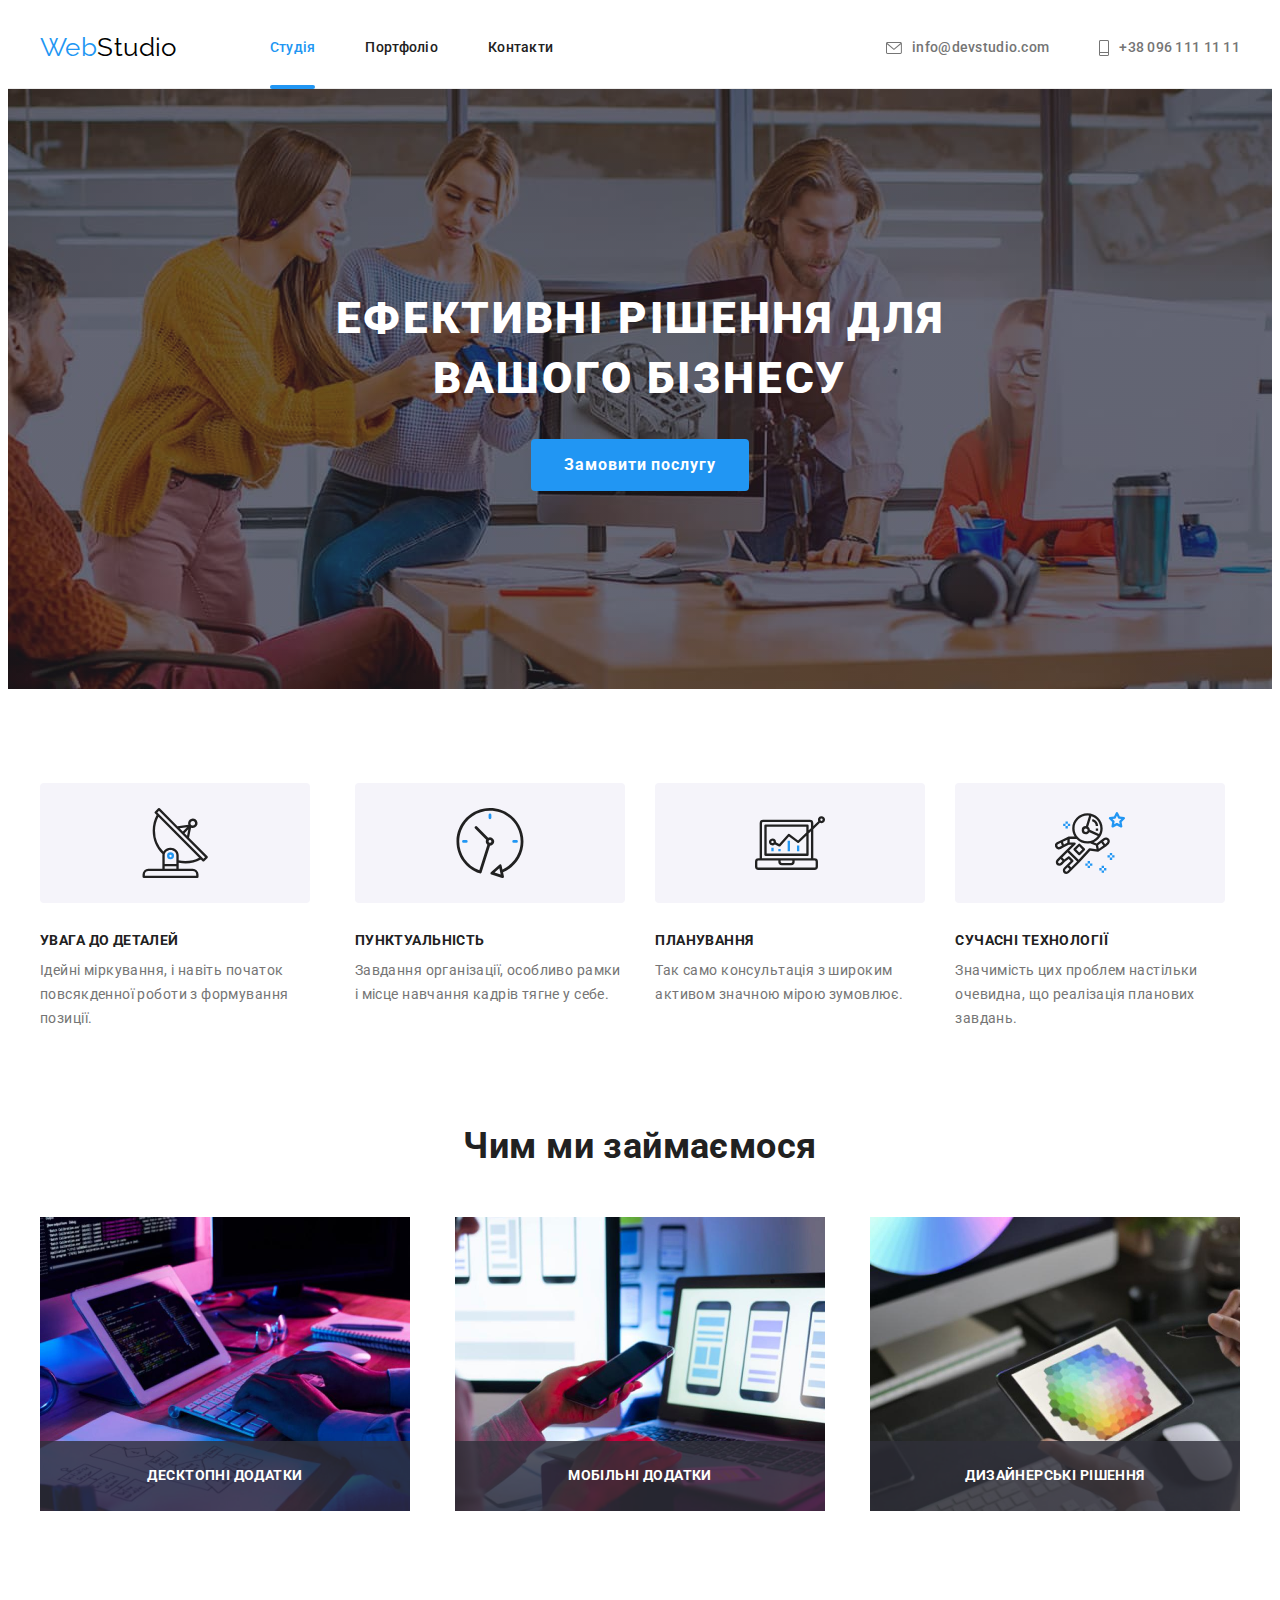
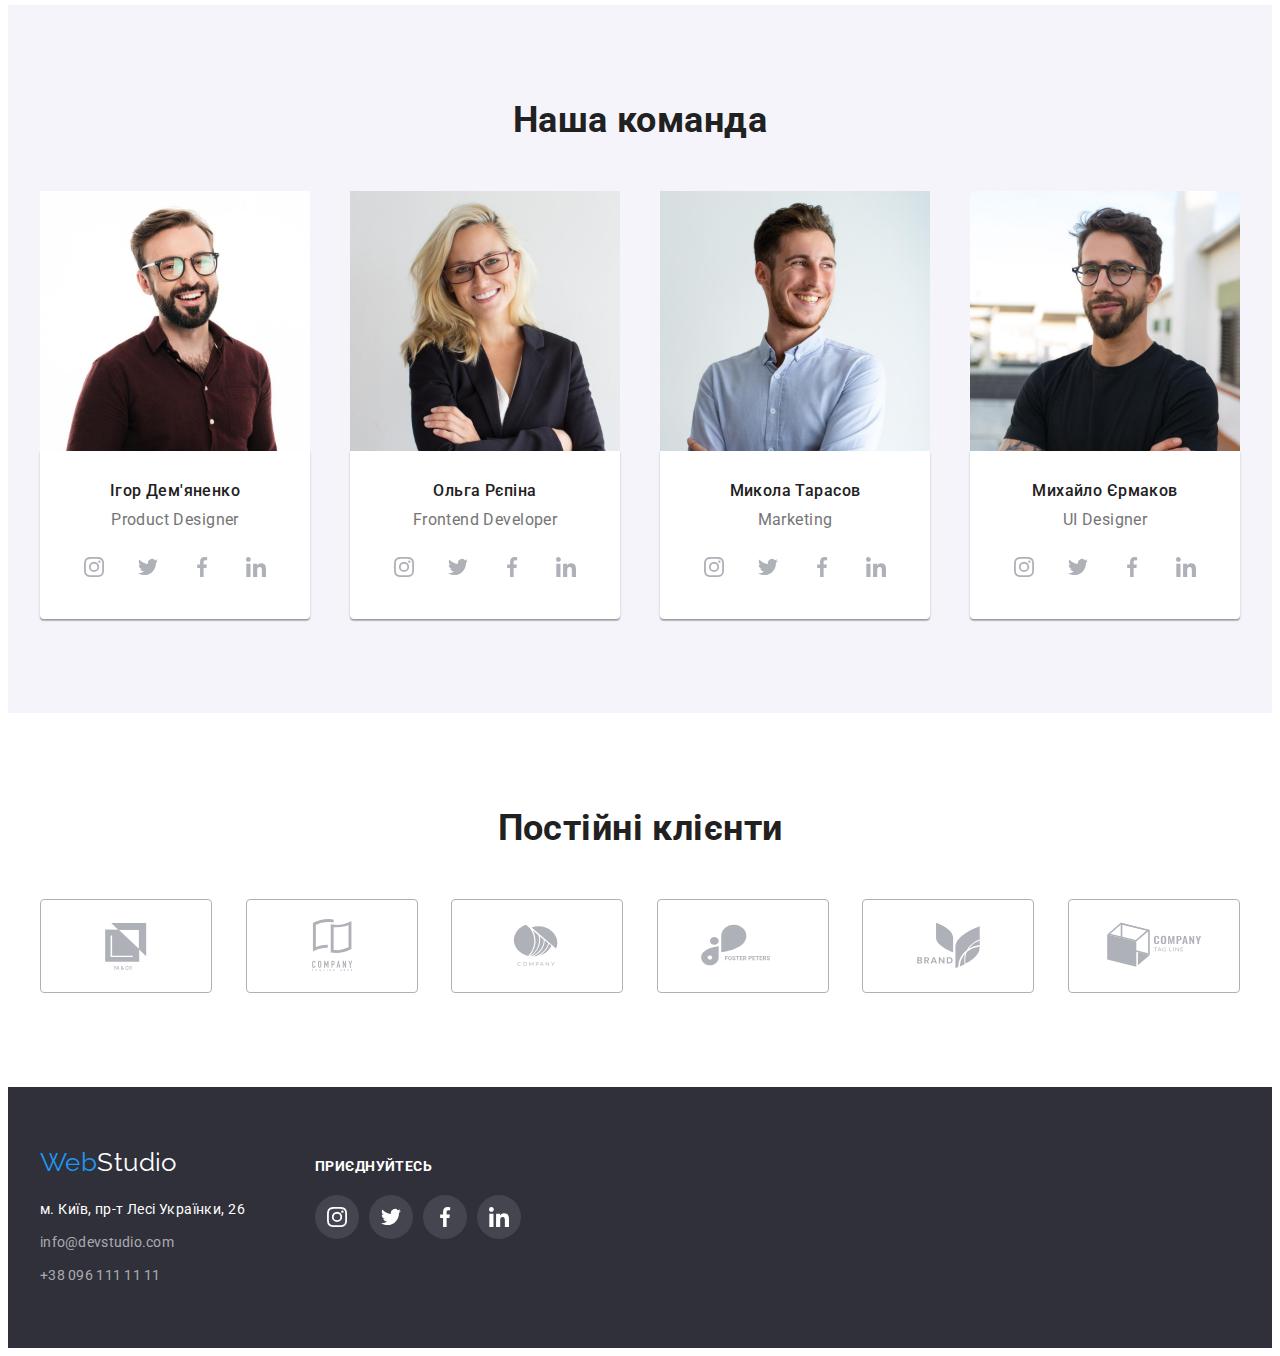
==== index.html @ 6c0c50dc "Initial commit" ====
<!DOCTYPE html>
<html lang="uk">

<head>
    <meta charset="UTF-8">
    <meta http-equiv="X-UA-Compatible" content="IE=edge">
    <meta name="viewport" content="width=device-width, initial-scale=1.0">
    <title>Головна</title>
    <link
        href="https://fonts.googleapis.com/css2?family=Raleway:wght@700&family=Roboto:wght@400;500;700;900&display=swap"
        rel="stylesheet">
    <link rel="stylesheet" href="https://cdnjs.cloudflare.com/ajax/libs/modern-normalize/1.1.0/modern-normalize.min.css"
        integrity="sha512-wpPYUAdjBVSE4KJnH1VR1HeZfpl1ub8YT/NKx4PuQ5NmX2tKuGu6U/JRp5y+Y8XG2tV+wKQpNHVUX03MfMFn9Q=="
        crossorigin="anonymous" referrerpolicy="no-referrer">
    <link rel="stylesheet" href="./css/style.css">
    <style>
        body {
            font-family: Roboto, sans-serif;
            background-color: var(--white-color);
            color: var(--primary-text-color);
            font-size: 14px;
            letter-spacing: 0.03em;
        }
    </style>
</head>

<body>
    
    <header class=" header-section">
        <!--Navigation panel-->
        <div class="flex-header container">
            <nav class="site-nav">
                <!--Webpage logo-->
                <a href="./index.html" class="logo">
                    <span class="web-part">Web</span>Studio
                </a>
                <ul class="site-nav-list list">
                    <li class="item"><a href="./index.html" class="link current current-line">Студія</a></li>
                    <li class="item"><a href="./portfolio.html" class="link">Портфоліо</a></li>
                    <li class="item"><a href="" class="link">Контакти</a></li>
                </ul>
            </nav>
            <!--Contacts-->
            <ul class="header-contacts contacts list">
                <li class="item">
                    <a href="mailto:info@devstudio.com" class="mail-link link">
                        <svg class="mail-icon" width="16" height="12">
                            <use href="./images/icons.svg#icon-envelope"></use>
                        </svg>
                   info@devstudio.com</a></li>
                <li class="item">
                    <a href="tel:+380961111111" class="tel-link link">
                        <svg class="tel-icon" width="10" height="16">
                            <use href="./images/icons.svg#icon-telephone"></use>
                        </svg>
                        +38 096 111 11 11</a></li>
            </ul>
        </div>

    </header>

    <!--Main content-->
    <main>
        <div class="overlay">
        <section class="hero">
            <div class="container">
            <h1 class="hero-title">Ефективні рішення для вашого бізнесу</h1>
            <button type="button" class="hero-button" data-modal-open>Замовити послугу</button>
            </div>
        </section>
        </div>
        <section class="section">
            <div class="container">
                <h2 class="section-title visually-hidden">Якості</h2>
                <!--Hide in css-->
                <ul class="quality-list list">
                    <li class="item">
                        <div class="quality-icon">
                            <svg class="icon">
                                <use href="./images/icons.svg#icon-group">
                                </use>
                            </svg>
                            </div>
                        <h3>УВАГА ДО ДЕТАЛЕЙ</h3>
                        <p>Ідейні міркування, і навіть початок повсякденної роботи з формування позиції.</p>
                    </li>
                    <li class="item">
                        <div class="quality-icon">
                            <svg class="icon">
                                <use href="./images/icons.svg#icon-clock">
                                </use>
                            </svg>
                        </div>
                        <h3>ПУНКТУАЛЬНІСТЬ</h3>
                        <p>Завдання організації, особливо рамки і місце навчання кадрів тягне у себе.</p>
                    </li>
                    <li class="item">
                        <div class="quality-icon">
                            <svg class="icon">
                                <use href="./images/icons.svg#icon-diagram">
                                </use>
                            </svg>
                        </div>
                        <h3>ПЛАНУВАННЯ</h3>
                        <p>Так само консультація з широким активом значною мірою зумовлює.</p>
                    </li>
                    <li class="item">
                        <div class="quality-icon">
                            <svg class="icon">
                                <use href="./images/icons.svg#icon-astronaut">
                                </use>
                            </svg>
                        </div>
                        <h3>СУЧАСНІ ТЕХНОЛОГІЇ</h3>
                        <p>Значимість цих проблем настільки очевидна, що реалізація планових завдань.</p>
                    </li>
                </ul>
            </div>
        </section>
        <!--Images list-->

        <section class="section no-padding">
            <div class="container">
            <h2 class="section-title">Чим ми займаємося</h2>
                <ul class="work-list list">
                    <li class="work-list-item">
                        <img src="./images/webstudio1.jpg" alt="кодинг" width="370">
                        <div class="work-thumb">
                            <p class="work-list-text">Десктопні додатки</p>
                        </div>
                    </li>
                    <li class="work-list-item">
                        <img src="./images/webstudio2.jpg" alt="адаптація" width="370">
                        <div class="work-thumb">
                            <p class="work-list-text">Мобільні додатки</p>
                        </div>
                    </li>
                    <li class="work-list-item">
                        <img src="./images/webstudio3.jpg" alt="дизайн" width="370">
                        <div class="work-thumb">
                            <p class="work-list-text">Дизайнерські рішення</p>
                        </div>
                    </li>
                </ul>
            </div>
        </section>
        <!--Team list-->
        <section class="section team">
            <div class="container">
            <h2 class="section-title">Наша команда</h2>
                <ul class="team-list list ">
                    <li class="item">
                        <img src="./images/igor.jpg" alt="дизайнер" width="270">
                        <div class="team-box">
                        <h3>Ігор Дем'яненко</h3>
                        <p>Product Designer</p>
                        <ul class="social-list list">
                            <li class="item">
                                <a href="" class="social-link">
                                    <svg class="social-icon">
                                        <use href="./images/icons.svg#icon-instagram">
                                        </use>
                                    </svg>
                                </a>
                            </li>
                            <li class="item">
                                <a href="" class="social-link">
                                    <svg class="social-icon">
                                        <use href="./images/icons.svg#icon-twitter">
                                        </use>
                                    </svg>
                                </a>
                            </li>
                            <li class="item">
                                <a href="" class="social-link">
                                    <svg class="social-icon">
                                        <use href="./images/icons.svg#icon-facebook">
                                        </use>
                                    </svg>
                                </a>
                            </li>
                            <li class="item">
                                <a href="" class="social-link">
                                    <svg class="social-icon">
                                        <use href="./images/icons.svg#icon-linkedin">
                                        </use>
                                    </svg>
                                </a>
                            </li>
                        </ul>
                        </div>
                    </li>
                    <li class="item">
                        <img src="./images/olga.jpg" alt="фронт-енд розробник" width="270">
                        <div class="team-box">
                        <h3>Ольга Рєпіна</h3>
                        <p>Frontend Developer</p>
                        <ul class="social-list list">
                            <li class="item">
                                <a href="" class="social-link">
                                    <svg class="social-icon">
                                        <use href="./images/icons.svg#icon-instagram">
                                        </use>
                                    </svg>
                                </a>
                            </li>
                            <li class="item">
                                <a href="" class="social-link">
                                    <svg class="social-icon">
                                        <use href="./images/icons.svg#icon-twitter">
                                        </use>
                                    </svg>
                                </a>
                            </li>
                            <li class="item">
                                <a href="" class="social-link">
                                    <svg class="social-icon">
                                        <use href="./images/icons.svg#icon-facebook">
                                        </use>
                                    </svg>
                                </a>
                            </li>
                            <li class="item">
                                <a href="" class="social-link">
                                    <svg class="social-icon">
                                        <use href="./images/icons.svg#icon-linkedin">
                                        </use>
                                    </svg>
                                </a>
                            </li>
                        </ul>
                        </div>
                    </li>
                    <li class="item">
                        <img src="./images/mikola.jpg" alt="маркетинг" width="270">
                        <div class="team-box">
                        <h3>Микола Тарасов</h3>
                        <p>Marketing</p>
                        <ul class="social-list list">
                            <li class="item">
                                <a href="" class="social-link">
                                    <svg class="social-icon">
                                        <use href="./images/icons.svg#icon-instagram">
                                        </use>
                                    </svg>
                                </a>
                            </li>
                            <li class="item">
                                <a href="" class="social-link">
                                    <svg class="social-icon">
                                        <use href="./images/icons.svg#icon-twitter">
                                        </use>
                                    </svg>
                                </a>
                            </li>
                            <li class="item">
                                <a href="" class="social-link">
                                    <svg class="social-icon">
                                        <use href="./images/icons.svg#icon-facebook">
                                        </use>
                                    </svg>
                                </a>
                            </li>
                            <li class="item">
                                <a href="" class="social-link">
                                    <svg class="social-icon">
                                        <use href="./images/icons.svg#icon-linkedin">
                                        </use>
                                    </svg>
                                </a>
                            </li>
                        </ul>
                        </div>
                    </li>
                    <li class="item">
                        <img src="./images/mihaylo.jpg" alt="ui-дизайнер" width="270">
                        <div class="team-box">
                        <h3>Михайло Єрмаков</h3>
                        <p>UI Designer</p>
                        <ul class="social-list list">
                            <li class="item">
                                <a href="" class="social-link">
                                    <svg class="social-icon">
                                        <use href="./images/icons.svg#icon-instagram">
                                        </use>
                                    </svg>
                                </a>
                            </li>
                            <li class="item">
                                <a href="" class="social-link">
                                    <svg class="social-icon">
                                        <use href="./images/icons.svg#icon-twitter">
                                        </use>
                                    </svg>
                                </a>
                            </li>
                            <li class="item">
                                <a href="" class="social-link">
                                    <svg class="social-icon">
                                        <use href="./images/icons.svg#icon-facebook">
                                        </use>
                                    </svg>
                                </a>
                            </li>
                            <li class="item">
                                <a href="" class="social-link">
                                    <svg class="social-icon">
                                        <use href="./images/icons.svg#icon-linkedin">
                                        </use>
                                    </svg>
                                </a>
                            </li>
                        </ul>
                        </div>
                    </li>
                </ul>
            </div>
        </section>
        <section class="section">
            <div class="container">
                <h2 class="section-title">Постійні клієнти</h2>
        <ul class="client-list list">
            <li class="item"><a href="" class="client-link">
                    <svg class="client-icon">
                        <use href="./images/icons.svg#icon-client1">
        
                        </use>
                    </svg>
                </a>
            </li>
            <li class="item"><a href="" class="client-link">
                    <svg class="client-icon">
                        <use href="./images/icons.svg#icon-client2">
        
                        </use>
                    </svg>
                </a>
            </li>
            <li class="item"><a href="" class="client-link">
                    <svg class="client-icon">
                        <use href="./images/icons.svg#icon-client3">
        
                        </use>
                    </svg>
                </a>
            </li>
            <li class="item"><a href="" class="client-link">
                    <svg class="client-icon">
                        <use href="./images/icons.svg#icon-client4">
        
                        </use>
                    </svg>
                </a>
            </li>
            <li class="item"><a href="" class="client-link">
                    <svg class="client-icon">
                        <use href="./images/icons.svg#icon-client5">
        
                        </use>
                    </svg>
                </a>
            </li>
            <li class="item"><a href="" class="client-link">
                    <svg class="client-icon">
                        <use href="./images/icons.svg#icon-client6">
        
                        </use>
                    </svg>
                </a>
            </li>
        </ul>
        </div>
        </section>
        
    </main>
    <!--Footer-->
    <footer class="footer-section">
        <div class="container">
            <div class="footer-flex">
            <div>
            <a href="./index.html" class="footer-logo">
                <span class="web-part">Web</span>Studio
            </a>
            <address>
                <ul class="contacts contacts-list list">
                    <li class="item"><a href="" class="local">м. Київ, пр-т Лесі Українки, 26</a></li>
                    <li class="item"><a href="mailto:info@devstudio.com" class="contact link">info@devstudio.com</a>
                    </li>
                    <li class="item"><a href="tel:+380961111111" class="contact link">+38 096 111 11 11</a></li>
                </ul>
            </address>
            </div>
            <div class="footer-social-list">
                <p class="social-title">Приєднуйтесь</p>
                <ul class="social-list list">
                    <li class="item">
                        <a href="" class="social-link footer">
                            <svg class="social-icon">
                                <use href="./images/icons.svg#icon-instagram"></use>
                            </svg>
                        </a>
                    </li>
                    <li class="item">
                        <a href="" class="social-link footer">
                            <svg class="social-icon">
                                <use href="./images/icons.svg#icon-twitter"></use>
                            </svg>
                        </a>
                    </li>
                    <li class="item">
                        <a href="" class="social-link footer">
                            <svg class="social-icon">
                                <use href="./images/icons.svg#icon-facebook"></use>
                            </svg>
                        </a>
                    </li>
                    <li class="item">
                        <a href="" class="social-link footer">
                            <svg class="social-icon">
                                <use href="./images/icons.svg#icon-linkedin"></use>
                            </svg>
                        </a>
                    </li>
                </ul>
            </div>
            </div>
            </div>
    </footer>
    <div class="backdrop is-hidden" data-modal>
        <div class="modal">
            <button class="close-button" type="button" data-modal-close>
                <svg class="close-icon" width="18" height="18">
                    <use href="./images/icons.svg#icon-close"></use>
                </svg>
            </button>
        </div>
        </div>
    <script src="./js/modal.js"></script>
</body>

</html>
---- css/style.css ----
/* колір основного тексту #212121 */
/*вторинний колір тексту #757575 */
/* акцентний колір #2196F3 */
/*білий колір #FFFFFF*/
/* колір логотипу #000000*/
/*колір посилань футера rgba(255, 255, 255, 0.6);*/

:root {

    --primary-text-color: #212121;
    --secondary-text-color: #757575;
    --accent-color: #2196F3;
    --white-color: #FFFFFF;
    --logo-text-color: #000000;
    --footer-text-color: rgba(255, 255, 255, 0.6);
    --visual-text-color: #2F303A;
    --background-color: #F5F4FA;
    --border-color: #ECECEC;
    --icon-color: #AFB1B8;
    --footer-icon-color: #44454E;
    --close-button-border: #E5E5E5;
}

.visually-hidden {

    position: absolute;
    width: 1px;
    height: 1px;
    margin: -1px;
    border: 0;
    padding: 0;
                                             /*приховування заголовків секцій*/
    white-space: nowrap;
    clip-path: inset(100%);
    clip: rect(0 0 0 0);
    overflow: hidden;
}

.container {

    width: 1200px;
    margin-right: auto;
    margin-left: auto;
    padding-left: 15px;
    padding-right: 15px;

}

.header-section {

    border-bottom: 1px solid var(--border-color);
}

.flex-header {

    display: flex;
}

.logo {                                                                     /*Стилізація логотипу*/
                                                       
    margin-right: 93px;
    padding-top: 24px;
    padding-bottom: 25px;

    font-family: Raleway;
    color: var(--logo-text-color);
    font-size: 26px;
    line-height: 1.19;

}

.site-nav {
    display: flex;
    margin-right: auto;

}

.site-nav-list {
    display: flex;

}

.header-contacts .item+.item, .site-nav-list .item+.item {

    margin-left: 50px;

}

.site-nav-list .link {

    position: relative;
                                                /*Навігація посилань сайту в хедері */
    display: block;
    padding-top: 32px;
    padding-bottom: 32px;

    color: var(--primary-text-color);
    font-weight: 500;
    line-height: 1.14;
    letter-spacing: 0.02em;

    transition: color 250ms cubic-bezier(0.4, 0, 0.2, 1);
                
}
.current-line::after{
    position: absolute;
    left: 0;
    bottom: -1px;


    content: '';
    display: block;
    width: 100%;
    height: 4px;
    background-color: var(--accent-color);
    border-radius: 2px;
}

.site-nav-list .link.current {
       
                                                    /*Підсвічування поточної сторінки*/
        color: var(--accent-color);
}

.contacts .link {
    display: flex;
    align-items: center;
                                                              /*Контакти хедера*/
    color: var(--secondary-text-color);
    font-weight: 500;
    line-height: 1.14;
    letter-spacing: 0.02em;

    transition: color 250ms cubic-bezier(0.4, 0, 0.2, 1);

}

.header-contacts {

    display: flex;
    align-items: center;
}
.mail-icon, .tel-icon {

    margin-right: 10px;
    fill: var(--secondary-text-color);

    transition: fill 250ms cubic-bezier(0.4, 0, 0.2, 1);


}
 
.list {

    padding: 0;
    margin: 0;
    list-style-type: none;
}

.overlay {                                     /* фон */
    max-width: 1600px;
    height: 600px;
    margin-left: auto;
    margin-right: auto;
    background-color: var(--visual-text-color);
    background-image: linear-gradient(to right,
            rgba(47, 48, 58, 0.4),
            rgba(47, 48, 58, 0.4)
            ),
        url(../images/img-hero.jpg);
    background-position: center;
    background-size: cover;
}

.hero {
    max-width: 1600px;
    margin: 0 auto;
    padding-top: 200px;
    padding-bottom: 200px;                                                   
    text-align: center;
}

.hero-title {

    margin-top: 0;
    margin-bottom: 30px;
    max-width: 696px;
    margin-left: auto;
    margin-right: auto;
                                                          /*Стилізація заголовку секції героя*/
    color: var(--white-color);
    font-weight: 900;
    font-size: 44px;
    line-height: 1.36;
    letter-spacing: 0.06em;
    text-transform: uppercase;


}

.hero-button {

                                                  /*Стилізація кнопки героя*/
    border-radius: 4px;
    padding: 10px 32px;
    min-width: 216px;
    border: 1px solid transparent;

    font-family: Roboto;
    background-color: var(--accent-color);
    color: var(--white-color);
    font-weight: 700;
    cursor: pointer;
    font-size: 16px;
    line-height: 1.88;
    letter-spacing: 0.06em;

}


.section {

    padding-top: 94px;
    padding-bottom: 94px;
}

.quality-list {

    display: flex;
}
.quality-icon {

    display: flex;
    width: 270px;
    height: 120px;
    background-color: var(--background-color);
    border-radius: 4px;
    margin-bottom: 30px;
    justify-content: center;
    align-items: center;
}
.quality-icon .icon{
    
    width: 70px;
    height: 70px;
}

.quality-list .item:not(:last-child) {

    margin-right: 30px;
}

.quality-list h3 {

    margin-top: 0;
    margin-bottom: 10px;
                                                       /*підзаголовки секції якості*/
    font-size: 14px;
    line-height: 1.14;
    text-transform: uppercase;
}

.quality-list p {
                                                    /*стилізація тексту секції якості*/
    margin: 0;
    color: var(--secondary-text-color);
    line-height: 1.71;
}

.no-padding {

    padding-top: 0;
}

.work-list {

    display: flex;
    justify-content: space-between;
}

.work-list-item{
    position: relative;
}

.work-thumb{
    
    position: absolute;
    bottom: 0;
    right: 0;
    display: flex;
    justify-content: center;
    align-items: center;
    background: rgba(47, 48, 58, 0.8);

    width: 370px;
    height: 70px;
    
    
}
.work-list-text{
    margin: 0;
    
    font-weight: 700;
    font-size: 14px;
    line-height: 1.14;
    text-align: center;
    text-transform: uppercase;
    
    color: var(--white-color);
    
} 



.work-list img, .portfolio-list img, .team-list img {

    display: block;
}

.section-title {
                                                      /*заголовки секцій робіт і команди*/
    margin-top: 0;
    margin-bottom: 50px;
    font-size: 36px;
    line-height: 1.17;
    text-align: center;
}

.team {

    background-color: var(--background-color);
}

.team-list {

    display: flex;
    justify-content: space-between;
}

.team-box{

    padding-bottom: 30px;
    padding-top: 30px;
    background: var(--white-color);
    box-shadow: 0px 1px 3px rgba(0, 0, 0, 0.12), 0px 1px 1px 
                            rgba(0, 0, 0, 0.14), 0px 2px 1px 
                            rgba(0, 0, 0, 0.2);
    border-radius: 0px 0px 4px 4px;
}


.team-list h3 {
                                                             /*список команди-ім’я, прізвище*/
    margin-top: 0;
    margin-bottom: 10px;
    font-weight: 500;
    font-size: 16px;
    line-height: 1.19;
    text-align: center;



}

.team-list p {
                                                                       /*список посад у команді*/
    margin-top: 0;
    margin-bottom: 16px;

    color: var(--secondary-text-color);
    font-size: 16px;
    line-height: 1.19;
    text-align: center;

}

.social-list {

    display: flex;
    margin-right: 0;
    justify-content: center;
}

.social-list .item:not(:last-child){
    margin-right: 10px;
}


.social-list .social-link:hover,
.social-list .social-link:focus {

    background-color: var(--accent-color);
    
}


.social-link:hover>.social-icon,
.social-link:focus>.social-icon {

    fill: var(--white-color);
}

.social-link{
    width: 44px;
    height: 44px;
    display: flex;
    justify-content: center;
    align-items: center;
    border-radius: 50%;

    transition: background-color 250ms cubic-bezier(0.4, 0, 0.2, 1);
    

   
  }

.social-icon {

    width: 20px;
    height: 20px;
    fill: var(--icon-color);

    transition: fill 250ms cubic-bezier(0.4, 0, 0.2, 1);

}
.client-list {

    display: flex;
    justify-content: space-between;

}

.client-link{

    display: flex;
    border: 1px solid var(--icon-color);
    border-radius: 4px;

    transition: border-color 250ms cubic-bezier(0.4, 0, 0.2, 1);
}

.client-icon {
    
    width: 170px;
    height: 92px;
    fill:var(--icon-color); 
    
    transition: fill 250ms cubic-bezier(0.4, 0, 0.2, 1);

}

.client-link:hover, .client-link:focus {

    border-color: var(--accent-color);
}

.client-link:hover>.client-icon, .client-link:focus>.client-icon {

    fill:var(--accent-color);
}

.footer-section {

    padding-top: 60px;
    padding-bottom: 60px;
                                                                      /*Для візуального відображення тексту*/
    background-color: var(--visual-text-color);
}

.footer-logo {

    display: block;
    margin-bottom: 20px;
    min-width: 145px;                                                                 /*стилізація логотипу у футері*/ 

    font-family: Raleway;
    color: var(--white-color);
    font-size: 26px;
    line-height: 1.19;
}

.web-part,
.site-nav-list .link:hover, .site-nav-list .link:focus,
.contacts .link:hover, .contacts .link:focus,
.mail-link:hover>.mail-icon, .mail-link:focus>.mail-icon,
.tel-link:hover>.tel-icon, .tel-link:focus>.tel-icon {

    color: var(--accent-color);
    fill: currentColor;
    
 }                                                      
 
 
                             /*стилізація  логотипу + ховери і фокуси посилань та кнопок*/


.local {
                                                                                 /*адреса у футері*/
    color: var(--white-color);
    font-style: normal;
    line-height: 1.71;


}

.contacts .contact {
                                                                                 /*меіл і телефон у футері*/
    color: var(--footer-text-color);
    font-weight: 400;
    font-style: normal;
    line-height: 1.71;
}

.contacts-list .item:not(:last-child) {

    margin-bottom: 9px;
}

.social-title {
    margin-top: 0;
    margin-bottom: 20px;

    color: var(--white-color);
    line-height: 1.14;
    font-weight: 700;
    text-transform: uppercase;

}

.footer-flex {

    display: flex;
    align-items: baseline;
    gap: 70px;
}
.footer-social-list .item{
    background-color: var(--footer-icon-color);
    border-radius: 50%;
}

.footer .social-icon {

    fill: var(--white-color);

}


.button-list button {
                                                                          /*стилізація сторінки “Портфоліо“ стилізація кнопок*/
    border-radius: 4px;
    padding: 6px 25px;
    min-width: 73px;
    border: 1px solid transparent;

    font-family: 'Roboto';
    font-weight: 500;
    font-size: 16px;
    line-height: 1.63;
    cursor: pointer;
    letter-spacing: 0.03em;



}

.button-list button:not(:first-child) {

    padding: 6px 22px;
}

.button-list {

    display: flex;
    justify-content: center;
    margin-bottom: 50px;
}

.button-list button{
    transition: background-color 250ms cubic-bezier(0.4, 0, 0.2, 1),
                color 250ms cubic-bezier(0.4, 0, 0.2, 1),
                box-shadow 250ms cubic-bezier(0.4, 0, 0.2, 1);
}


.button-list button:hover, .button-list button:focus {        /*ховер і фокус кнопок для “Портфоліо“*/

    background-color: var(--accent-color);
    color: var(--white-color);
    box-shadow: 0px 3px 1px rgba(0, 0, 0, 0.1), 0px 1px 2px 
                            rgba(0, 0, 0, 0.08), 0px 2px 2px 
                            rgba(0, 0, 0, 0.12);
}

.button-list .item:not(:last-child) {

    margin-right: 8px;
}

.portfolio-list {

    display: flex;
    flex-wrap: wrap;
    gap:30px;
}


.portfolio-list-title {                                        /*назви робіт у списку “Портфоліо“*/
    
    margin-top: 0;
                                                 
    color: var(--primary-text-color);
    font-size: 18px;
    line-height: 2;
    letter-spacing: 0.06em;

}

.portfolio-link{
    transition: box-shadow 250ms cubic-bezier(0.4, 0, 0.2, 1);
}

.portfolio-link:hover, .portfolio-link:focus {

    display: block;
    box-shadow: 0px 3px 1px rgba(0, 0, 0, 0.1), 0px 1px 2px 
                            rgba(0, 0, 0, 0.08), 0px 2px 2px 
                            rgba(0, 0, 0, 0.12);
}
.portfolio-thumb{
    position: relative;
    overflow: hidden;

}

.portfolio-overlay-text{

    position: absolute;
    top: 0;
    left: 0;
    width: 100%;
    height: 100%;
    margin: 0;
    padding: 63px 24px;

    font-size: 18px;
    line-height: 1.56;
    color: var(--white-color);
        
    transform: translateY(100%);
    transition: transform 250ms cubic-bezier(0.4, 0, 0.2, 1);
      
    background-color: var(--accent-color);
    opacity: 0.9;

}

.portfolio-link:hover .portfolio-overlay-text,
.portfolio-link:focus .portfolio-overlay-text{
    transform: translateY(0);

}


.portfolio-list-text{                                             /*напрямки робіт “Портфоліо“*/
                                                  
    margin-bottom: 0;
    margin-top: 0;

    color: var(--secondary-text-color);
    font-size: 16px;
    line-height: 1.9;
}

.border-item {

    padding-top: 20px;
    padding-bottom: 20px;
    padding-left: 24px;
    padding-right: 24px;
    background: var(--white-color);

    border: 1px solid var(--border-color);
    border-top: none;

}

a {
    text-decoration: none;
}

   /* /////////////////////////////////Модальне вікно/////////////////////////////////////////*/
.backdrop {
    position: fixed;
    top: 0;
    left: 0;
    
    width: 100%;
    height: 100%;
    background-color: rgba(0, 0, 0, 0.2);
    opacity: 1;
    transition: opacity 250ms cubic-bezier(0.4, 0, 0.2, 1);
    
}
    
.backdrop.is-hidden {
    visibility: hidden;
    opacity: 0;
    pointer-events: none;
}
    
.backdrop.is-hidden .modal {
    transform: translate(-50%, -50%) scale(0);
    transition: all 250ms linear 200ms;
}
    
.modal {
    position: absolute;
    top: 50%;
    left: 50%;
    transform: translate(-50%, -50%) scale(1);
    transition: transform 250ms cubic-bezier(0.4, 0, 0.2, 1);
    
    height: 581px;
    width: 528px;
    background-color: var(--white-color);
    
}

.close-button{
    width: 30px;
    height: 30px;
    position: absolute;
    top: 8px;
    right: 8px;
    display: flex;
    justify-content: center;
    align-items: center;
    background-color:var(--white-color);
    border: 1px solid var(--close-button-border);
    border-radius: 50%;
}
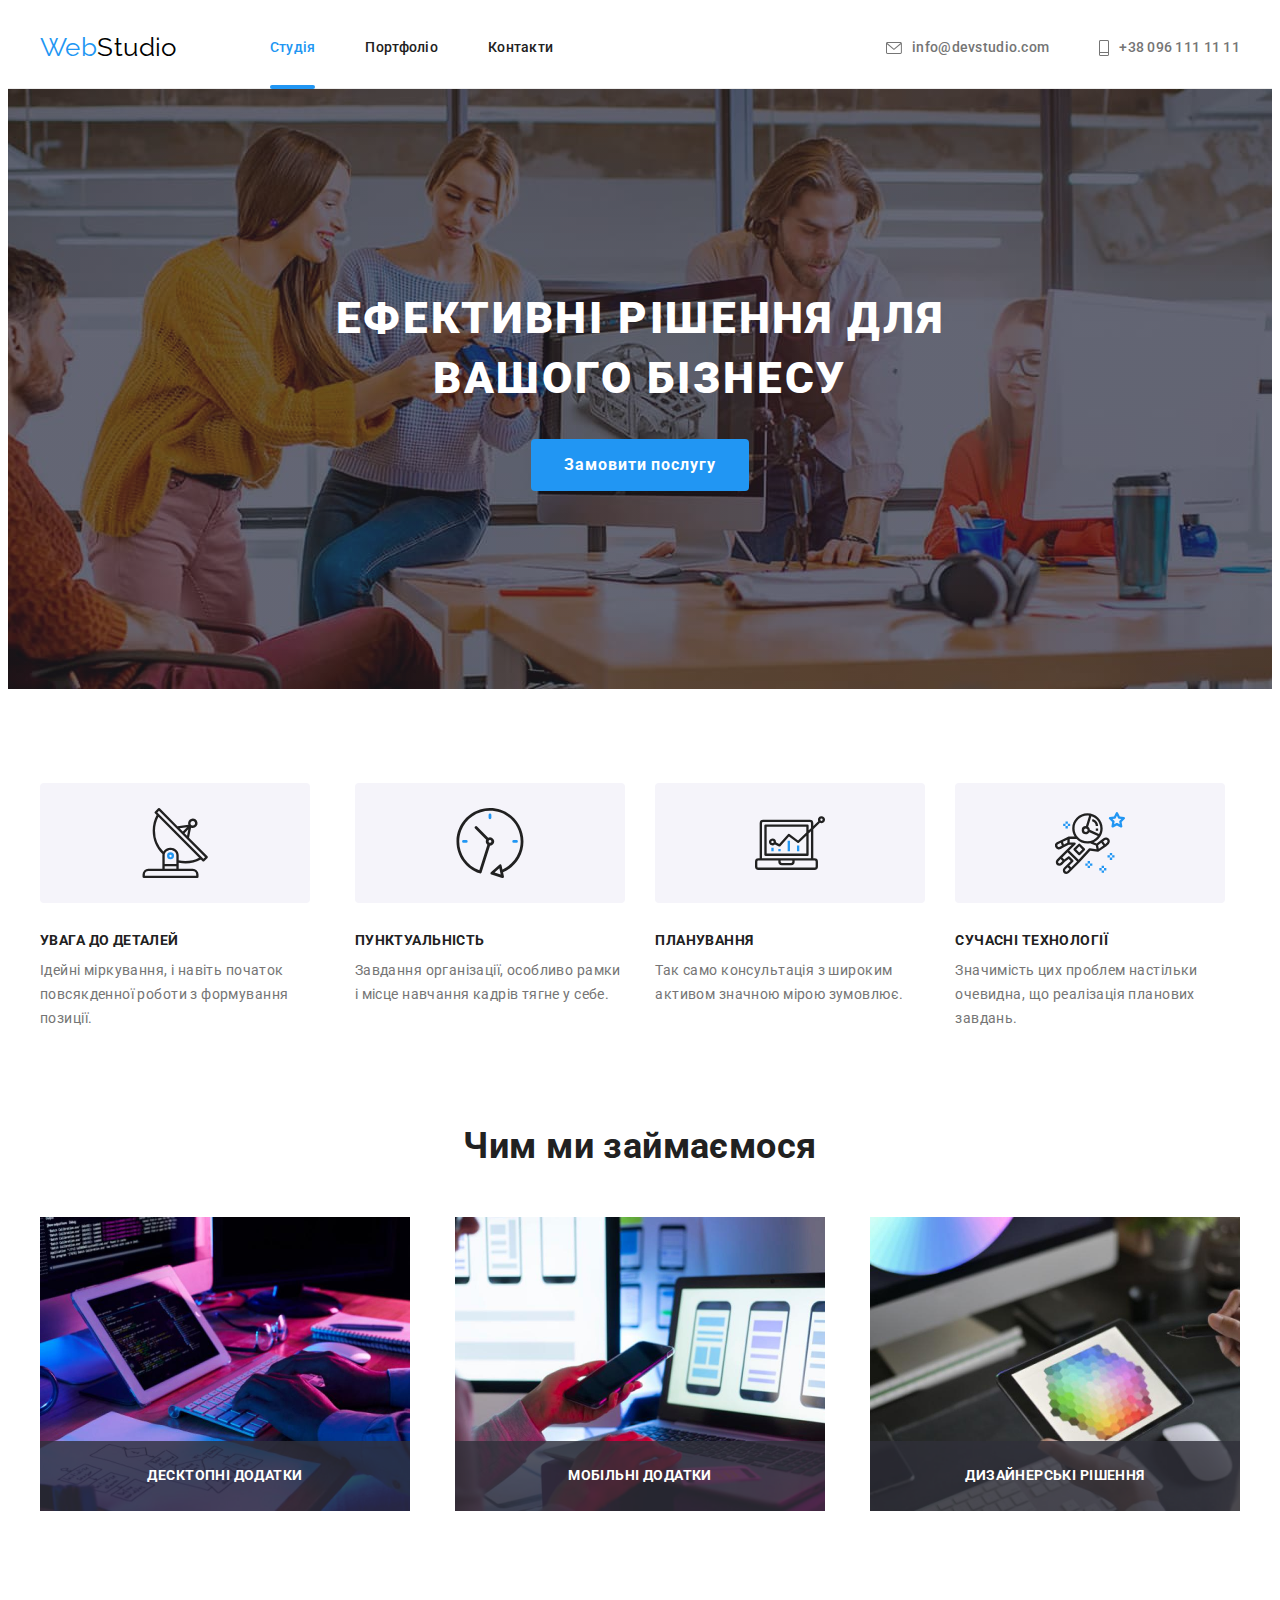
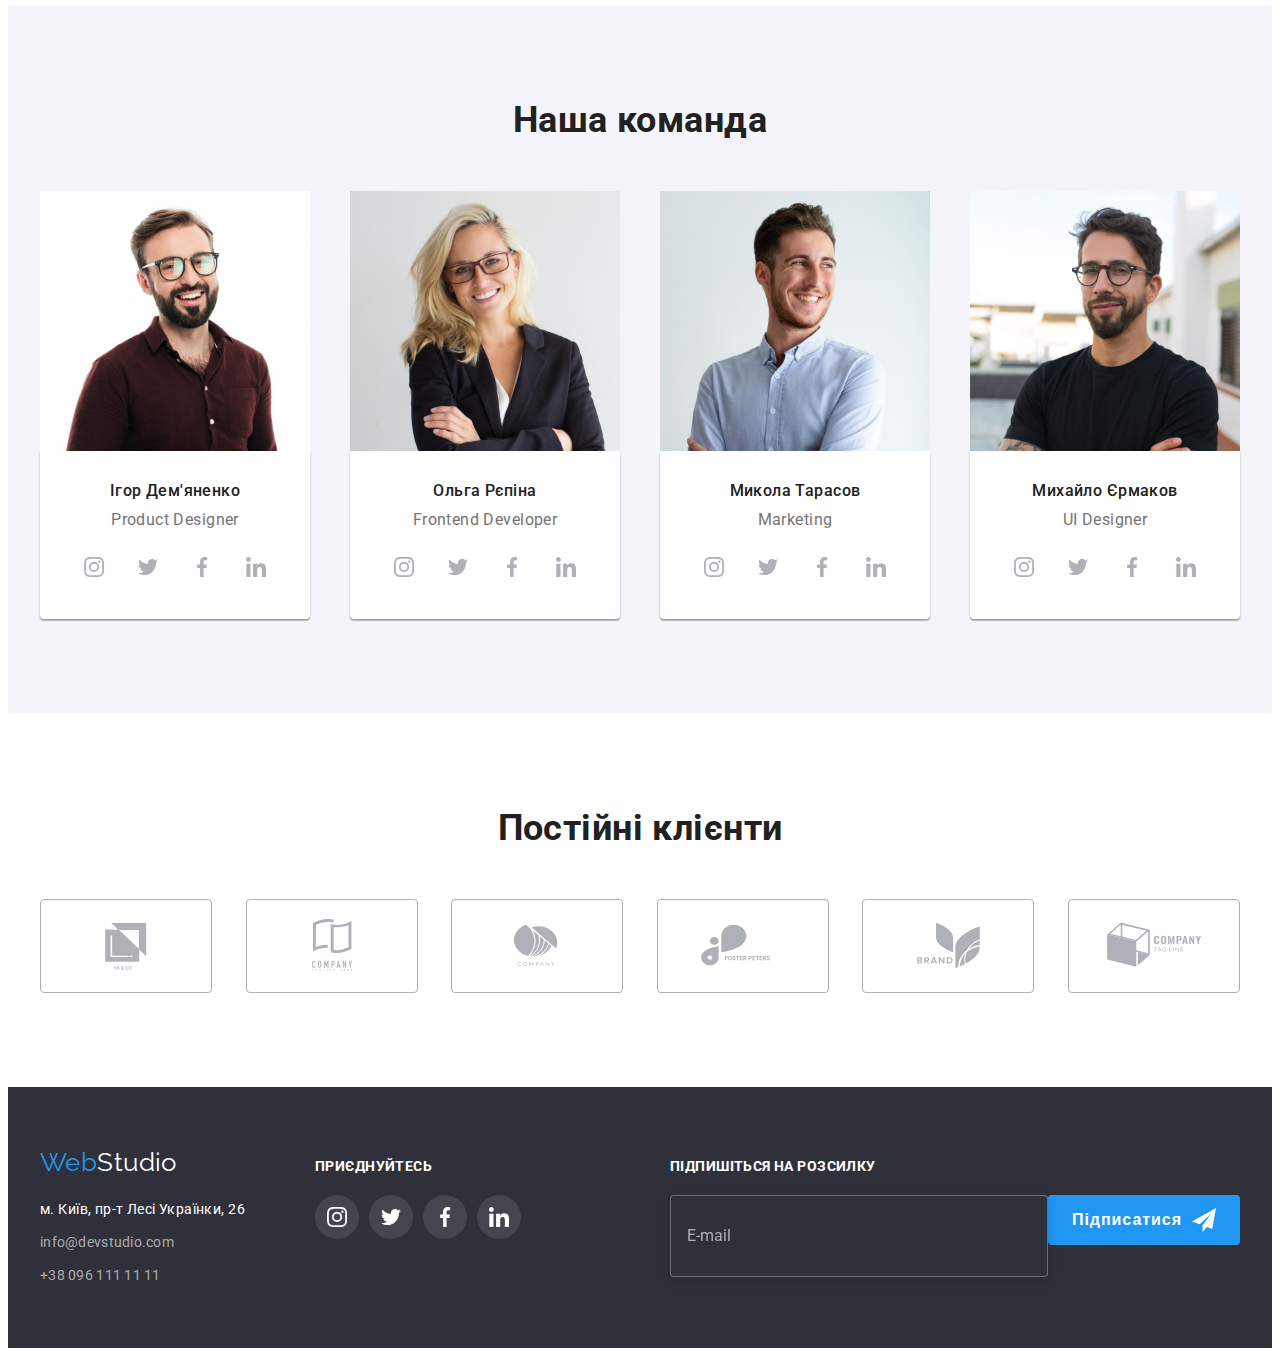
==== commit c6219c26: "add form" ====
--- a/index.html
+++ b/index.html
@@ -423,9 +423,24 @@
                     </li>
                 </ul>
             </div>
-            </div>
-            </div>
+            <div class="footer-send">
+                <p class="form-title">Підпишіться на розсилку</p>
+                <div class="footer-form-box">
+                    <form class="footer-form">
+                        <label class="footer-label" for="email"></label>
+                        <input class="footer-input" type="email" name="email" id="email" placeholder="E-mail">
+                    </form>
+                    <button class="footer-send-btn" type="submit">Підписатися
+                        <svg class="send-icon" width="24" height="24">
+                            <use href="./images/icons.svg#icon-send"></use>
+                        </svg>
+                    </button>
+                </div>              
+            </div>
+            </div>
+        </div>
     </footer>
+    <!-- модальне вікно -->
     <div class="backdrop is-hidden" data-modal>
         <div class="modal">
             <button class="close-button" type="button" data-modal-close>
@@ -433,6 +448,58 @@
                     <use href="./images/icons.svg#icon-close"></use>
                 </svg>
             </button>
+            <h2 class="modal-title">Залиште свої дані, ми вам передзвонимо</h2>
+            
+                <!-- форма -->
+            
+            <form class="modal-form">
+
+                    <ul class="form-box">
+                        <li class="form-field">
+                            <label class="form-label" for="user-name">Ім’я</label>
+                                <p class="user-box-input">
+                                <input class="form-input" type="text" name="user-name" id="user-name">
+                                <svg class="user-icon">
+                                    <use href="./images/icons.svg#icon-person"></use>
+                                </svg>
+                            </p>
+                        </li>
+                        <li class="form-field">
+                                <label class="form-label" for="tel">Телефон</label>
+                                <p class="user-box-input">
+                                    <input class="form-input" type="tel" name="tel" id="tel">
+                                    <svg class="user-icon">
+                                        <use href="./images/icons.svg#icon-phone"></use>
+                                    </svg>
+                                </p>
+                                
+                        </li>
+                        <li class="form-field">
+                                <label class="form-label" for="mail">Пошта</label>
+                                <p class="user-box-input">
+                                    <input class="form-input" type="email" name="mail" id="mail">
+                                    <svg class="user-icon">
+                                        <use href="./images/icons.svg#icon-email"></use>
+                                    </svg>
+                                </p>
+                                
+                        </li>
+                        <li class="form-field">
+                                <label class="form-label" for="comment">Коментар</label>
+                                <textarea class="form-textarea" name="comment" id="comment" cols="30" rows="10"
+                                          placeholder="Введіть текст"></textarea>
+                        </li>
+                    </ul>
+                                <input class="accept-input" type="checkbox" value="check" name="accept" id="accept">
+                                <label class="accept-field" for="accept">
+                                    <span class="checkbox-icon"><svg class="check-icon" width="11" height="8">
+                                        <use href="./images/icons.svg#icon-check"></use>
+                                    </svg></span>
+                                    Погоджуюся з розсилкою та приймаю
+                                    <a href="" class="accept-link link">Умови договору</a>
+                                </label>
+                <button class="submit-btn" type="submit">Відправити</button>
+            </form>
         </div>
         </div>
     <script src="./js/modal.js"></script>
--- a/css/style.css
+++ b/css/style.css
@@ -37,7 +37,6 @@
 }
 
 .container {
-
     width: 1200px;
     margin-right: auto;
     margin-left: auto;
@@ -460,7 +459,6 @@
 }
 
 .footer-section {
-
     padding-top: 60px;
     padding-bottom: 60px;
                                                                       /*Для візуального відображення тексту*/
@@ -491,7 +489,7 @@
  }                                                      
  
  
-                             /*стилізація  логотипу + ховери і фокуси посилань та кнопок*/
+ 
 
 
 .local {
@@ -511,12 +509,17 @@
     line-height: 1.71;
 }
 
+
+/* Соц. іконки футера */
+
+
 .contacts-list .item:not(:last-child) {
 
     margin-bottom: 9px;
 }
 
-.social-title {
+.social-title,
+.form-title{
     margin-top: 0;
     margin-bottom: 20px;
 
@@ -545,8 +548,87 @@
 }
 
 
+/* Форма підписки у футері */
+
+.footer-send{
+    width: 570px;
+    margin-left: auto;
+
+
+}
+.footer-form-box{
+    display: flex;
+    justify-content: space-between;
+}
+.footer-input{
+    width: 358px;
+    height: 50px;
+    padding-left: 16px;
+    padding-top: 15px;
+    padding-bottom: 15px;
+    background: var(--visual-text-color);
+    border: 1px solid rgba(255, 255, 255, 0.3);
+    filter: drop-shadow(0px 4px 4px rgba(0, 0, 0, 0.15));
+    border-radius: 4px;
+    outline: none;
+    transform: border 250ms cubic-bezier(0.4, 0, 0.2, 1);
+}
+
+.footer-input::placeholder{
+    font-family: 'Roboto';
+    font-size: 16px;
+    line-height: 1.25;
+    color: rgba(255, 255, 255, 0.6);
+
+}
+.footer-input:focus{
+    
+    border-color: var(--accent-color);
+    font-family: 'Roboto';
+    font-size: 16px;
+    line-height: 1.25;
+    color: var(--white-color)
+}
+
+.footer-send-btn{
+
+    display: flex;
+    justify-content: center;
+    align-items: center;
+    gap: 10px;
+
+    width: 200px;
+    height: 50px;
+    background: var(--accent-color);
+    
+    border-color: transparent;
+    border-radius: 4px;
+    transition: box-shadow 250ms cubic-bezier(0.4, 0, 0.2, 1);
+    
+    
+    font-weight: 700;
+    font-size: 16px;
+    line-height: 1.88;
+    letter-spacing: 0.06em;
+    color: var(--white-color)
+}
+.footer-send-btn:hover,
+.footer-send-btn:focus {
+    box-shadow: 0px 4px 4px rgba(0, 0, 0, 0.15);;
+
+}
+.send-icon{
+
+    fill: var(--white-color);
+
+}
+
+
+/* Сторінка “Портфоліо“, стилізація кнопок*/
+
+
 .button-list button {
-                                                                          /*стилізація сторінки “Портфоліо“ стилізація кнопок*/
+
     border-radius: 4px;
     padding: 6px 25px;
     min-width: 73px;
@@ -719,7 +801,7 @@
     left: 50%;
     transform: translate(-50%, -50%) scale(1);
     transition: transform 250ms cubic-bezier(0.4, 0, 0.2, 1);
-    
+    padding-top: 40px;
     height: 581px;
     width: 528px;
     background-color: var(--white-color);
@@ -733,10 +815,197 @@
     top: 8px;
     right: 8px;
     display: flex;
-    justify-content: center;
     align-items: center;
     background-color:var(--white-color);
     border: 1px solid var(--close-button-border);
     border-radius: 50%;
-}
-
+
+    transition: fill 250ms cubic-bezier(0.4, 0, 0.2, 1);
+}
+.close-button:hover,
+.close-button:focus {
+    fill: var(--accent-color);
+}
+ .modal-title {
+
+     font-size: 20px;
+     line-height: 1.15;
+     text-align: center;
+
+     margin-top: 0;
+     margin-bottom: 12px;
+ }
+/*//////////////////////////////Форма//////////////////////////*/
+.form-box {
+    width: 448px;
+    margin-top: 0;
+    margin-left: auto;
+    margin-right: auto;
+    margin-bottom: 20px;
+    padding: 0;
+    list-style: none;
+    
+}
+
+.form-field:not(:last-child) {
+    margin-bottom: 10px;
+}
+.form-field {
+    /* outline: 1px solid red; */
+    display: flex;
+    flex-direction: column;
+    margin-top: 0;
+    
+}
+.form-label {
+    margin-bottom: 4px;
+
+    font-family: 'Roboto';
+    font-size: 12px;
+    line-height: 1.17;
+    letter-spacing: 0.01em;
+    color: var(--secondary-text-color)
+}
+.user-box-input {
+    position: relative;
+    margin: 0;
+    
+
+}
+.form-input:focus  {
+    border-color: var(--accent-color);
+
+}
+
+.form-input:focus ~ .user-icon{
+    fill: var(--accent-color);
+
+}
+.form-input {
+    position: relative;
+    padding-left: 42px;
+    height: 40px;
+    width: 100%;
+    border: 1px solid rgba(33, 33, 33, 0.2);
+    border-radius: 4px;
+    cursor: pointer;
+    outline: none;
+    transition: border-color 250ms cubic-bezier(0.4, 0, 0.2, 1);
+                
+}
+.user-icon {
+    position: absolute;
+    top: 11px;
+    left: 12px;
+    width: 18px;
+    height: 18px;
+    transition: fill 250ms cubic-bezier(0.4, 0, 0.2, 1);
+
+}
+.form-textarea {
+    height: 120px;
+    padding: 12px 16px;
+    border: 1px solid rgba(33, 33, 33, 0.2);
+    border-radius: 4px;
+    resize: none;
+    cursor: pointer;
+    transition: border-color 250ms cubic-bezier(0.4, 0, 0.2, 1);
+}
+.form-textarea:focus{
+    border-color: var(--accent-color);
+    outline: none;
+}
+
+.form-textarea::placeholder {
+    font-family: 'Roboto';
+    font-size: 12px;
+    line-height: 1.17;
+    letter-spacing: 0.01em;
+    color: rgba(117, 117, 117, 0.5);
+}
+.accept-field {
+    display: flex;
+    justify-content: center;
+    align-items: center;
+    gap: 7px;
+
+    margin-top: 0;
+    margin-bottom: 30px;
+    font-family: 'Roboto';
+    text-align: center;
+    font-size: 14px;
+    line-height: 1.71;
+    color: var(--secondary-text-color);
+}
+.accept-link {
+
+    text-decoration-line: underline;
+    color: var(--accent-color);
+    text-decoration-skip-ink: none;
+}
+.icon-check {
+    fill: var(--white-color);
+
+}
+.submit-btn {
+    display: flex;
+    justify-content: center;
+    align-items: center;
+    margin-right: auto;
+    margin-left: auto;
+    width: 200px;
+    height: 50px;
+    background: var(--accent-color);
+    
+    border-color: transparent;
+    border-radius: 4px;
+    cursor: pointer;
+    transition: box-shadow 250ms cubic-bezier(0.4, 0, 0.2, 1); 
+
+
+    font-weight: 700;
+    font-size: 16px;
+    line-height: 1.88;
+    letter-spacing: 0.06em;
+    color: var(--white-color)
+}
+.submit-btn:hover,
+.submit-btn:focus{
+    box-shadow: 0px 4px 4px rgba(0, 0, 0, 0.15);
+
+}
+.accept-input{
+    position: absolute;
+    opacity: 0;
+    z-index: -1;
+
+}
+.checkbox-icon{
+    position: relative;
+    display: flex;
+    justify-content: center;
+    align-items: center;
+    width: 16px;
+    height: 15px;
+    border: 2px solid var(--primary-text-color);
+    border-radius: 2px;
+    transition: background-color 250ms cubic-bezier(0.4, 0, 0.2, 1),
+                border-color 250ms cubic-bezier(0.4, 0, 0.2, 1);
+}   
+.check-icon{
+    opacity: 0;
+}
+.accept-input:checked + .accept-field .checkbox-icon{
+
+    border-color: var(--accent-color);
+    background-color: var(--accent-color);
+    
+}
+.accept-input:focus + .accept-field .checkbox-icon {
+    border-color: var(--accent-color);
+}
+
+.accept-input:checked + .accept-field .checkbox-icon 
+.check-icon {
+    opacity: 1;
+}
